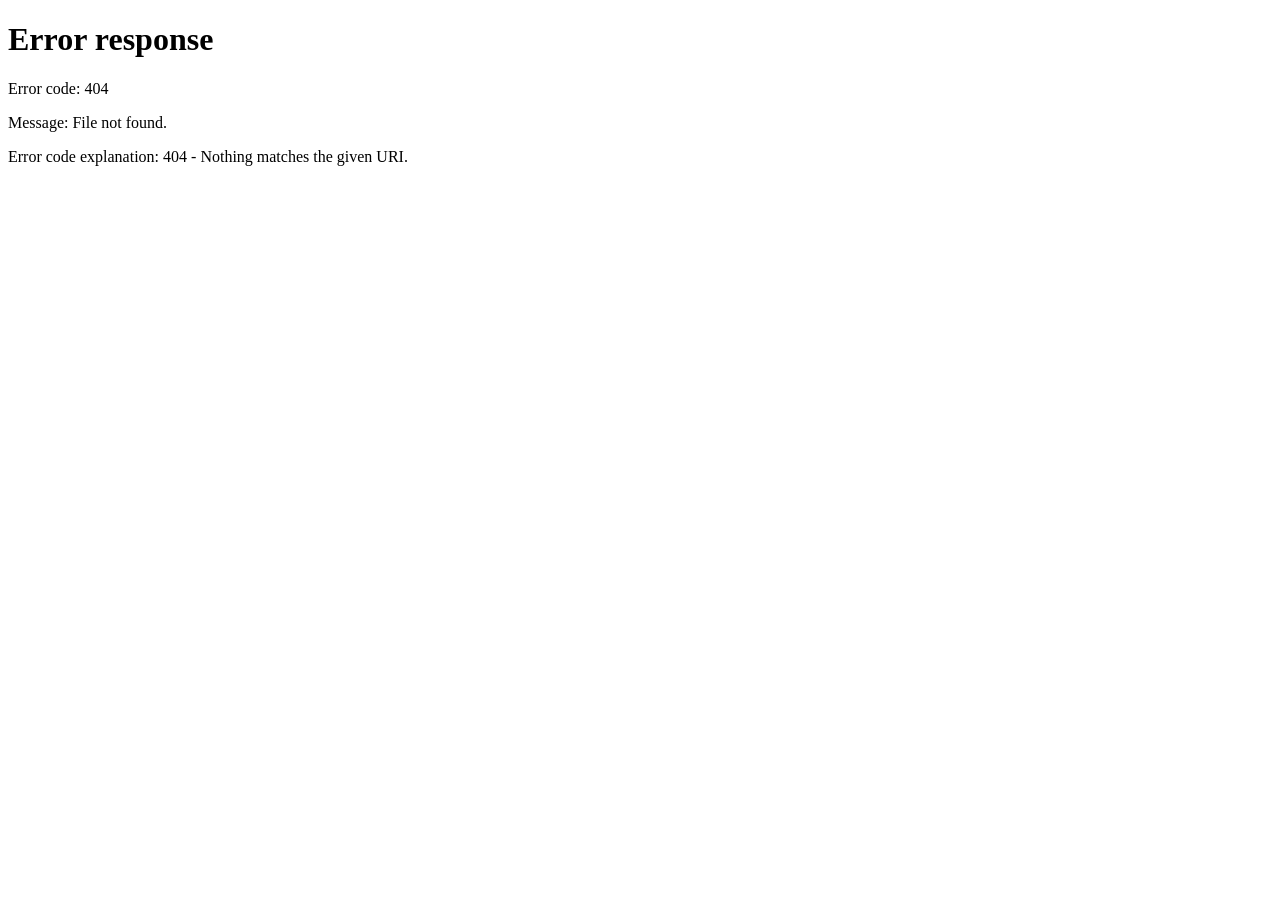
==== index.html @ 94bca421 "Add files via upload" ====
<html xmlns="http://www.w3.org/1999/xhtml" lang="en">

<head>
	<meta http-equiv="Content-Type" content="text/html; charset=utf-8" />
	<meta name="description" content="HTTrack is an easy-to-use website mirror utility. It allows you to download a World Wide website from the Internet to a local directory,building recursively all structures, getting html, images, and other files from the server to your computer. Links are rebuiltrelatively so that you can freely browse to the local site (works with any browser). You can mirror several sites together so that you can jump from one toanother. You can, also, update an existing mirror site, or resume an interrupted download. The robot is fully configurable, with an integrated help" />
	<meta name="keywords" content="httrack, HTTRACK, HTTrack, winhttrack, WINHTTRACK, WinHTTrack, offline browser, web mirror utility, aspirateur web, surf offline, web capture, www mirror utility, browse offline, local  site builder, website mirroring, aspirateur www, internet grabber, capture de site web, internet tool, hors connexion, unix, dos, windows 95, windows 98, solaris, ibm580, AIX 4.0, HTS, HTGet, web aspirator, web aspirateur, libre, GPL, GNU, free software" />
	<title>Local index - HTTrack Website Copier</title>
  <!-- Mirror and index made by HTTrack Website Copier/3.49-2 [XR&CO'2014] -->
	<style type="text/css">
	<!--

body {
	margin: 0;  padding: 0;  margin-bottom: 15px;  margin-top: 8px;
	background: #77b;
}
body, td {
	font: 14px "Trebuchet MS", Verdana, Arial, Helvetica, sans-serif;
	}

#subTitle {
	background: #000;  color: #fff;  padding: 4px;  font-weight: bold; 
	}

#siteNavigation a, #siteNavigation .current {
	font-weight: bold;  color: #448;
	}
#siteNavigation a:link    { text-decoration: none; }
#siteNavigation a:visited { text-decoration: none; }

#siteNavigation .current { background-color: #ccd; }

#siteNavigation a:hover   { text-decoration: none;  background-color: #fff;  color: #000; }
#siteNavigation a:active  { text-decoration: none;  background-color: #ccc; }


a:link    { text-decoration: underline;  color: #00f; }
a:visited { text-decoration: underline;  color: #000; }
a:hover   { text-decoration: underline;  color: #c00; }
a:active  { text-decoration: underline; }

#pageContent {
	clear: both;
	border-bottom: 6px solid #000;
	padding: 10px;  padding-top: 20px;
	line-height: 1.65em;
	background-image: url(backblue.gif);
	background-repeat: no-repeat;
	background-position: top right;
	}

#pageContent, #siteNavigation {
	background-color: #ccd;
	}


.imgLeft  { float: left;   margin-right: 10px;  margin-bottom: 10px; }
.imgRight { float: right;  margin-left: 10px;   margin-bottom: 10px; }

hr { height: 1px;  color: #000;  background-color: #000;  margin-bottom: 15px; }

h1 { margin: 0;  font-weight: bold;  font-size: 2em; }
h2 { margin: 0;  font-weight: bold;  font-size: 1.6em; }
h3 { margin: 0;  font-weight: bold;  font-size: 1.3em; }
h4 { margin: 0;  font-weight: bold;  font-size: 1.18em; }

.blak { background-color: #000; }
.hide { display: none; }
.tableWidth { min-width: 400px; }

.tblRegular       { border-collapse: collapse; }
.tblRegular td    { padding: 6px;  background-image: url(fade.gif);  border: 2px solid #99c; }
.tblHeaderColor, .tblHeaderColor td { background: #99c; }
.tblNoBorder td   { border: 0; }


// -->
</style>

</head>

<table width="76%" border="0" align="center" cellspacing="0" cellpadding="3" class="tableWidth">
	<tr>
	<td id="subTitle">HTTrack Website Copier - Open Source offline browser</td>
	</tr>
</table>
<table width="76%" border="0" align="center" cellspacing="0" cellpadding="0" class="tableWidth">
<tr class="blak">
<td>
	<table width="100%" border="0" align="center" cellspacing="1" cellpadding="0">
	<tr>
	<td colspan="6"> 
		<table width="100%" border="0" align="center" cellspacing="0" cellpadding="10">
		<tr> 
		<td id="pageContent"> 
<!-- ==================== End prologue ==================== -->

	<meta name="generator" content="HTTrack Website Copier/3.x">
	<TITLE>Local index - HTTrack</TITLE>
</HEAD>
<BODY>
<H1 ALIGN=Center>Index of locally available sites:</H1>
	<TABLE BORDER="0" WIDTH="100%" CELLSPACING="1" CELLPADDING="0">
		<TR>
			<TD BACKGROUND="fade.gif">
				&middot;
					<A HREF="cooltech.codelayers.net/index.html">
						Air Conditioning &amp; Heating Joomla 5 Template
					</A>		
			</TD>
		</TR>
	</TABLE>
	<BR>
	<BR>
	<BR>
  	<H6 ALIGN="RIGHT">
	<I>Mirror and index made by HTTrack Website Copier [XR&amp;CO'2008]</I>
	</H6>
	<!-- Mirror and index made by HTTrack Website Copier/3.49-2 [XR&CO'2014] -->
	<!-- Thanks for using HTTrack Website Copier! -->
	<meta HTTP-EQUIV="Refresh" CONTENT="0; URL=cooltech.codelayers.net/index.html">


<!-- ==================== Start epilogue ==================== -->
		</td>
		</tr>
		</table>
	</td>
	</tr>
	</table>
</td>
</tr>
</table>

<table width="76%" border="0" align="center" valign="bottom" cellspacing="0" cellpadding="0">
	<tr>
	<td id="footer"><small>&copy; 2008 Xavier Roche & other contributors - Web Design: Leto Kauler.</small></td>
	</tr>
</table>

</body>

</html>
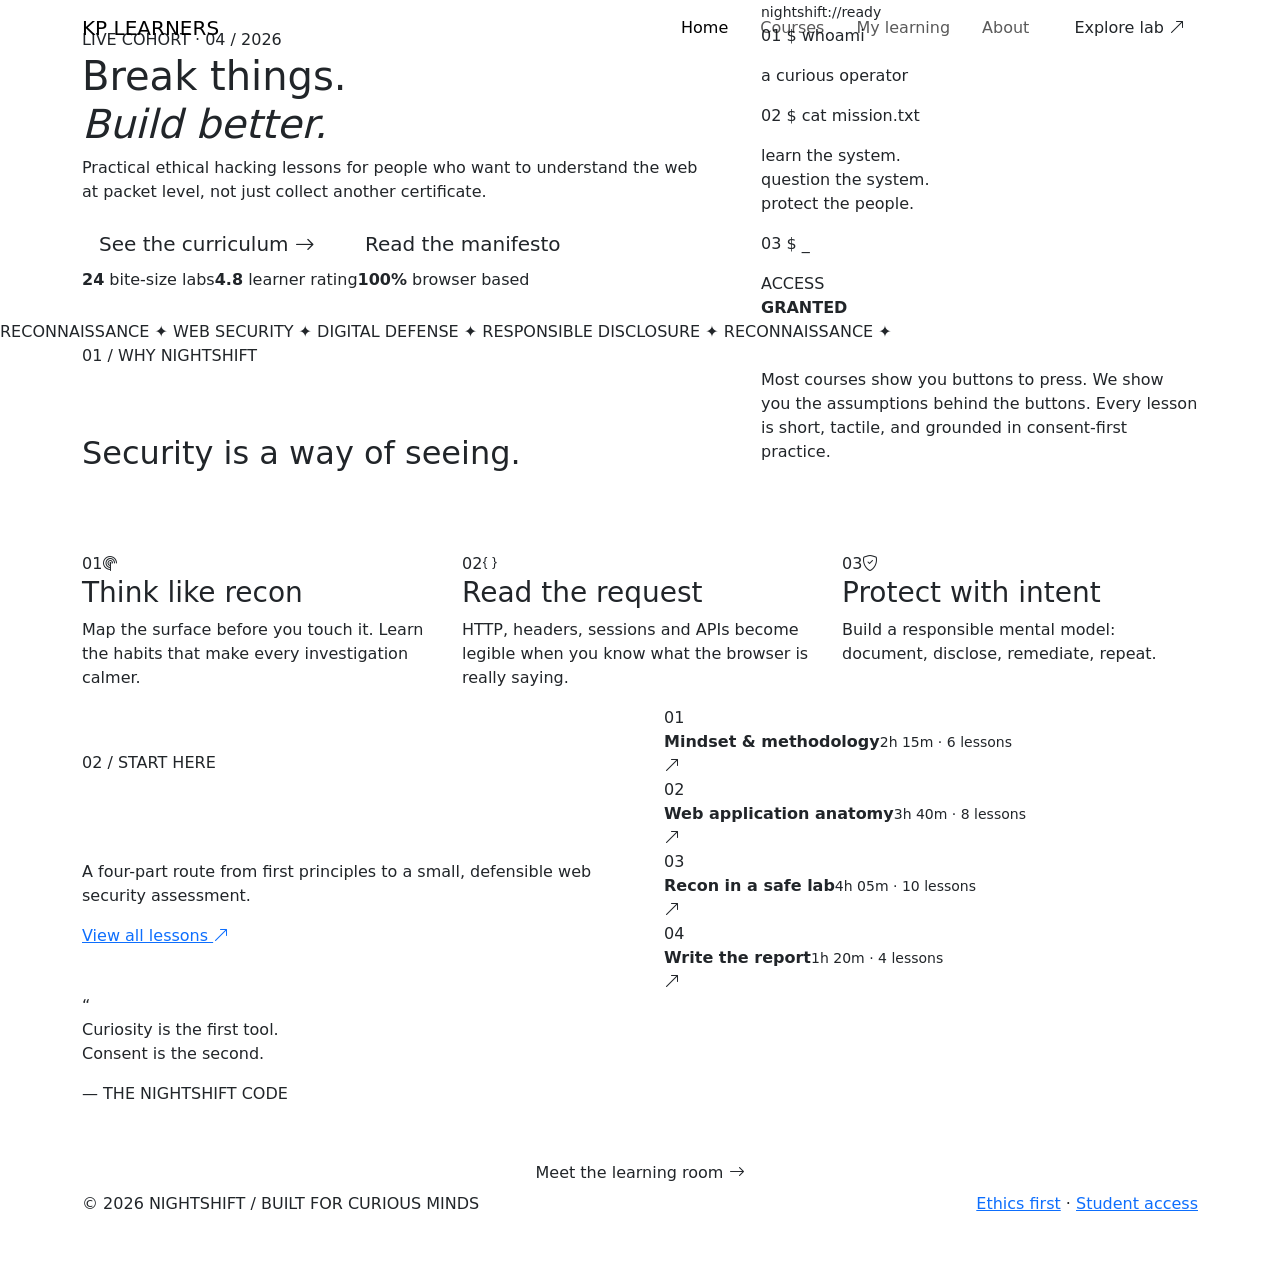
==== commit 2fefc5f3: "Add files via upload" ====
--- a/index.html
+++ b/index.html
@@ -1,144 +1,40 @@
-<html xmlns="http://www.w3.org/1999/xhtml" lang="en">
+<!doctype html>
+<html lang="en">
+<head>
+  <meta charset="utf-8">
+  <meta name="viewport" content="width=device-width, initial-scale=1">
+  <title>NIGHTSHIFT | Ethical hacking, without the noise</title>
+  <meta name="description" content="A practical ethical hacking learning room for curious builders.">
+  <link rel="preconnect" href="https://fonts.googleapis.com">
+  <link rel="preconnect" href="https://fonts.gstatic.com" crossorigin>
+  <link href="https://fonts.googleapis.com/css2?family=DM+Mono:wght@400;500&family=Space+Grotesk:wght@400;500;600;700&display=swap" rel="stylesheet">
+  <link href="https://cdn.jsdelivr.net/npm/bootstrap@5.3.3/dist/css/bootstrap.min.css" rel="stylesheet">
+  <link href="https://cdn.jsdelivr.net/npm/bootstrap-icons@1.11.3/font/bootstrap-icons.min.css" rel="stylesheet">
+  <link rel="stylesheet" href="assets/css/style.css">
+</head>
+<body data-page="home">
+  <div class="noise"></div>
+  <nav class="navbar navbar-expand-lg site-nav fixed-top">
+    <div class="container"><a class="navbar-brand" href="index.html"><span class="brand-mark">KP</span> LEARNERS</a>
+      <button class="navbar-toggler" data-bs-toggle="collapse" data-bs-target="#nav"><i class="bi bi-list"></i></button>
+      <div id="nav" class="collapse navbar-collapse"><div class="navbar-nav ms-auto align-items-lg-center gap-lg-3"><a class="nav-link active" href="index.html">Home</a><a class="nav-link" href="courses.html">Courses</a><a class="nav-link" href="learn.html">My learning</a><a class="nav-link" href="about.html">About</a><a class="btn btn-lime ms-lg-2" href="courses.html">Explore lab <i class="bi bi-arrow-up-right"></i></a></div></div>
+    </div>
+  </nav>
 
-<head>
-	<meta http-equiv="Content-Type" content="text/html; charset=utf-8" />
-	<meta name="description" content="HTTrack is an easy-to-use website mirror utility. It allows you to download a World Wide website from the Internet to a local directory,building recursively all structures, getting html, images, and other files from the server to your computer. Links are rebuiltrelatively so that you can freely browse to the local site (works with any browser). You can mirror several sites together so that you can jump from one toanother. You can, also, update an existing mirror site, or resume an interrupted download. The robot is fully configurable, with an integrated help" />
-	<meta name="keywords" content="httrack, HTTRACK, HTTrack, winhttrack, WINHTTRACK, WinHTTrack, offline browser, web mirror utility, aspirateur web, surf offline, web capture, www mirror utility, browse offline, local  site builder, website mirroring, aspirateur www, internet grabber, capture de site web, internet tool, hors connexion, unix, dos, windows 95, windows 98, solaris, ibm580, AIX 4.0, HTS, HTGet, web aspirator, web aspirateur, libre, GPL, GNU, free software" />
-	<title>Local index - HTTrack Website Copier</title>
-  <!-- Mirror and index made by HTTrack Website Copier/3.49-2 [XR&CO'2014] -->
-	<style type="text/css">
-	<!--
+  <main>
+    <section class="hero-section"><div class="container"><div class="row align-items-center g-5">
+      <div class="col-lg-7 reveal"><div class="eyebrow"><span class="pulse-dot"></span> LIVE COHORT · 04 / 2026</div><h1>Break things.<br><em>Build better.</em></h1><p class="hero-copy">Practical ethical hacking lessons for people who want to understand the web at packet level, not just collect another certificate.</p><div class="d-flex flex-wrap gap-3"><a class="btn btn-lime btn-lg" href="courses.html">See the curriculum <i class="bi bi-arrow-right"></i></a><a class="btn btn-ghost btn-lg" href="#manifesto">Read the manifesto</a></div><div class="hero-meta"><span><b>24</b> bite-size labs</span><span><b>4.8</b> learner rating</span><span><b>100%</b> browser based</span></div></div>
+      <div class="col-lg-5 reveal delay-1"><div class="terminal-card"><div class="terminal-top"><span class="terminal-light red"></span><span class="terminal-light yellow"></span><span class="terminal-light green"></span><span class="ms-auto mono small">nightshift://ready</span></div><div class="terminal-body mono"><p><span class="dim">01</span> <span class="green-text">$ whoami</span></p><p class="terminal-output">a curious operator</p><p><span class="dim">02</span> <span class="green-text">$ cat mission.txt</span></p><p class="terminal-output">learn the system.<br>question the system.<br>protect the people.</p><p><span class="dim">03</span> <span class="green-text">$ _</span><span class="cursor"></span></p></div><div class="terminal-stamp">ACCESS<br><strong>GRANTED</strong></div></div></div>
+    </div></div></section>
 
-body {
-	margin: 0;  padding: 0;  margin-bottom: 15px;  margin-top: 8px;
-	background: #77b;
-}
-body, td {
-	font: 14px "Trebuchet MS", Verdana, Arial, Helvetica, sans-serif;
-	}
+    <section class="ticker"><div class="ticker-track mono">RECONNAISSANCE <span>✦</span> WEB SECURITY <span>✦</span> DIGITAL DEFENSE <span>✦</span> RESPONSIBLE DISCLOSURE <span>✦</span> RECONNAISSANCE <span>✦</span></div></section>
 
-#subTitle {
-	background: #000;  color: #fff;  padding: 4px;  font-weight: bold; 
-	}
+    <section id="manifesto" class="section-pad manifesto"><div class="container"><div class="section-kicker">01 / WHY NIGHTSHIFT</div><div class="row g-5 align-items-end"><div class="col-lg-7"><h2>Security is a way of <span class="highlight">seeing.</span></h2></div><div class="col-lg-5"><p class="muted-copy">Most courses show you buttons to press. We show you the assumptions behind the buttons. Every lesson is short, tactile, and grounded in consent-first practice.</p></div></div><div class="row mt-5 g-4"><div class="col-md-4 reveal"><div class="feature-block"><span class="feature-number">01</span><i class="bi bi-radar"></i><h3>Think like recon</h3><p>Map the surface before you touch it. Learn the habits that make every investigation calmer.</p></div></div><div class="col-md-4 reveal delay-1"><div class="feature-block"><span class="feature-number">02</span><i class="bi bi-braces"></i><h3>Read the request</h3><p>HTTP, headers, sessions and APIs become legible when you know what the browser is really saying.</p></div></div><div class="col-md-4 reveal delay-2"><div class="feature-block"><span class="feature-number">03</span><i class="bi bi-shield-check"></i><h3>Protect with intent</h3><p>Build a responsible mental model: document, disclose, remediate, repeat.</p></div></div></div></div></section>
 
-#siteNavigation a, #siteNavigation .current {
-	font-weight: bold;  color: #448;
-	}
-#siteNavigation a:link    { text-decoration: none; }
-#siteNavigation a:visited { text-decoration: none; }
+    <section class="section-pad dark-band"><div class="container"><div class="row align-items-center g-5"><div class="col-lg-6"><div class="section-kicker lime-text">02 / START HERE</div><h2 class="text-white">One clear path<br>into the <span class="lime-text">dark.</span></h2><p class="muted-copy light-copy">A four-part route from first principles to a small, defensible web security assessment.</p><a href="courses.html" class="text-link">View all lessons <i class="bi bi-arrow-up-right"></i></a></div><div class="col-lg-6"><div class="path-list"><div class="path-item"><span>01</span><div><b>Mindset &amp; methodology</b><small>2h 15m · 6 lessons</small></div><i class="bi bi-arrow-up-right"></i></div><div class="path-item"><span>02</span><div><b>Web application anatomy</b><small>3h 40m · 8 lessons</small></div><i class="bi bi-arrow-up-right"></i></div><div class="path-item"><span>03</span><div><b>Recon in a safe lab</b><small>4h 05m · 10 lessons</small></div><i class="bi bi-arrow-up-right"></i></div><div class="path-item"><span>04</span><div><b>Write the report</b><small>1h 20m · 4 lessons</small></div><i class="bi bi-arrow-up-right"></i></div></div></div></div></div></section>
 
-#siteNavigation .current { background-color: #ccd; }
-
-#siteNavigation a:hover   { text-decoration: none;  background-color: #fff;  color: #000; }
-#siteNavigation a:active  { text-decoration: none;  background-color: #ccc; }
-
-
-a:link    { text-decoration: underline;  color: #00f; }
-a:visited { text-decoration: underline;  color: #000; }
-a:hover   { text-decoration: underline;  color: #c00; }
-a:active  { text-decoration: underline; }
-
-#pageContent {
-	clear: both;
-	border-bottom: 6px solid #000;
-	padding: 10px;  padding-top: 20px;
-	line-height: 1.65em;
-	background-image: url(backblue.gif);
-	background-repeat: no-repeat;
-	background-position: top right;
-	}
-
-#pageContent, #siteNavigation {
-	background-color: #ccd;
-	}
-
-
-.imgLeft  { float: left;   margin-right: 10px;  margin-bottom: 10px; }
-.imgRight { float: right;  margin-left: 10px;   margin-bottom: 10px; }
-
-hr { height: 1px;  color: #000;  background-color: #000;  margin-bottom: 15px; }
-
-h1 { margin: 0;  font-weight: bold;  font-size: 2em; }
-h2 { margin: 0;  font-weight: bold;  font-size: 1.6em; }
-h3 { margin: 0;  font-weight: bold;  font-size: 1.3em; }
-h4 { margin: 0;  font-weight: bold;  font-size: 1.18em; }
-
-.blak { background-color: #000; }
-.hide { display: none; }
-.tableWidth { min-width: 400px; }
-
-.tblRegular       { border-collapse: collapse; }
-.tblRegular td    { padding: 6px;  background-image: url(fade.gif);  border: 2px solid #99c; }
-.tblHeaderColor, .tblHeaderColor td { background: #99c; }
-.tblNoBorder td   { border: 0; }
-
-
-// -->
-</style>
-
-</head>
-
-<table width="76%" border="0" align="center" cellspacing="0" cellpadding="3" class="tableWidth">
-	<tr>
-	<td id="subTitle">HTTrack Website Copier - Open Source offline browser</td>
-	</tr>
-</table>
-<table width="76%" border="0" align="center" cellspacing="0" cellpadding="0" class="tableWidth">
-<tr class="blak">
-<td>
-	<table width="100%" border="0" align="center" cellspacing="1" cellpadding="0">
-	<tr>
-	<td colspan="6"> 
-		<table width="100%" border="0" align="center" cellspacing="0" cellpadding="10">
-		<tr> 
-		<td id="pageContent"> 
-<!-- ==================== End prologue ==================== -->
-
-	<meta name="generator" content="HTTrack Website Copier/3.x">
-	<TITLE>Local index - HTTrack</TITLE>
-</HEAD>
-<BODY>
-<H1 ALIGN=Center>Index of locally available sites:</H1>
-	<TABLE BORDER="0" WIDTH="100%" CELLSPACING="1" CELLPADDING="0">
-		<TR>
-			<TD BACKGROUND="fade.gif">
-				&middot;
-					<A HREF="cooltech.codelayers.net/index.html">
-						Air Conditioning &amp; Heating Joomla 5 Template
-					</A>		
-			</TD>
-		</TR>
-	</TABLE>
-	<BR>
-	<BR>
-	<BR>
-  	<H6 ALIGN="RIGHT">
-	<I>Mirror and index made by HTTrack Website Copier [XR&amp;CO'2008]</I>
-	</H6>
-	<!-- Mirror and index made by HTTrack Website Copier/3.49-2 [XR&CO'2014] -->
-	<!-- Thanks for using HTTrack Website Copier! -->
-	<meta HTTP-EQUIV="Refresh" CONTENT="0; URL=cooltech.codelayers.net/index.html">
-
-
-<!-- ==================== Start epilogue ==================== -->
-		</td>
-		</tr>
-		</table>
-	</td>
-	</tr>
-	</table>
-</td>
-</tr>
-</table>
-
-<table width="76%" border="0" align="center" valign="bottom" cellspacing="0" cellpadding="0">
-	<tr>
-	<td id="footer"><small>&copy; 2008 Xavier Roche & other contributors - Web Design: Leto Kauler.</small></td>
-	</tr>
-</table>
-
-</body>
-
-</html>
-
-
+    <section class="section-pad quote-section"><div class="container"><div class="quote-mark">“</div><blockquote>Curiosity is the first tool.<br><span>Consent is the second.</span></blockquote><div class="quote-by mono">— THE NIGHTSHIFT CODE</div><div class="text-center mt-5"><a class="btn btn-dark-outline" href="about.html">Meet the learning room <i class="bi bi-arrow-right"></i></a></div></div></section>
+  </main>
+  <footer class="site-footer"><div class="container d-flex flex-wrap justify-content-between gap-3"><span class="mono">© 2026 NIGHTSHIFT / BUILT FOR CURIOUS MINDS</span><span><a href="about.html">Ethics first</a> · <a href="learn.html">Student access</a></span></div></footer>
+  <script src="https://cdn.jsdelivr.net/npm/bootstrap@5.3.3/dist/js/bootstrap.bundle.min.js"></script><script src="assets/js/app.js"></script>
+</body></html>
